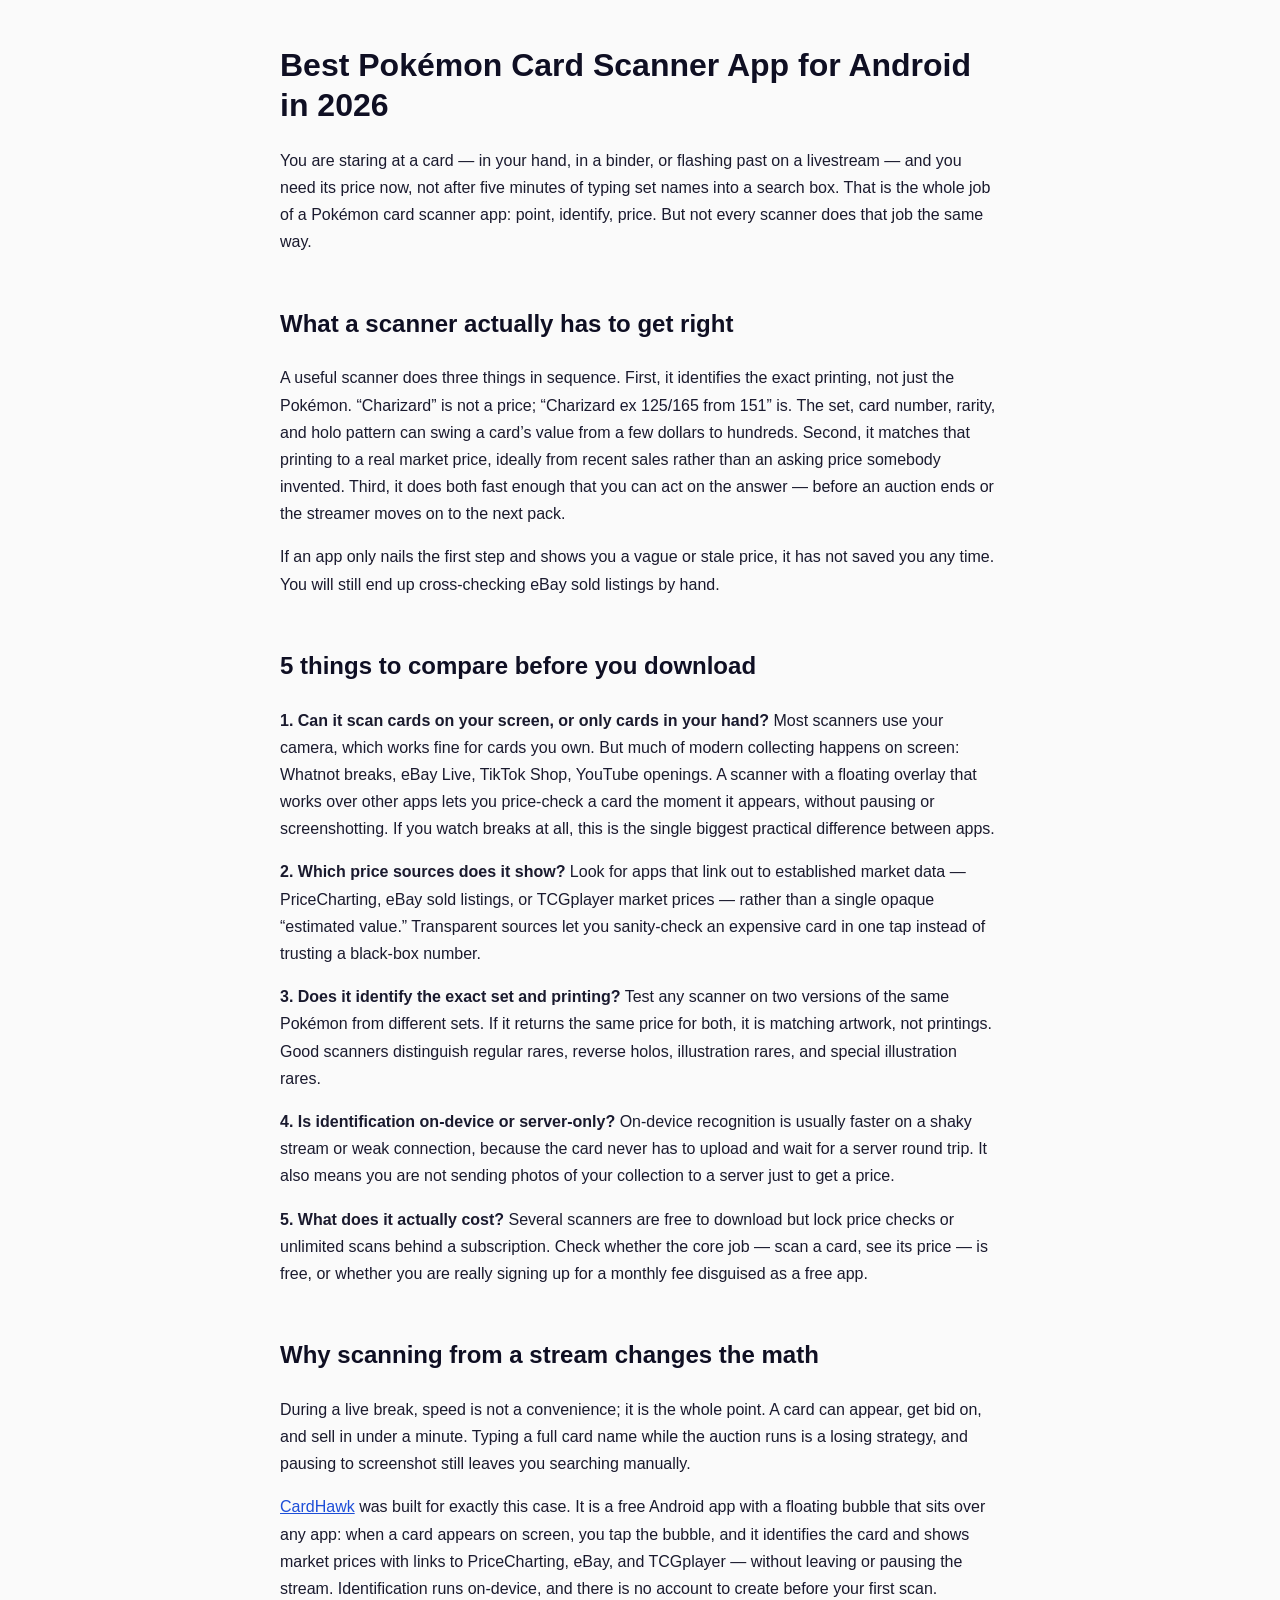
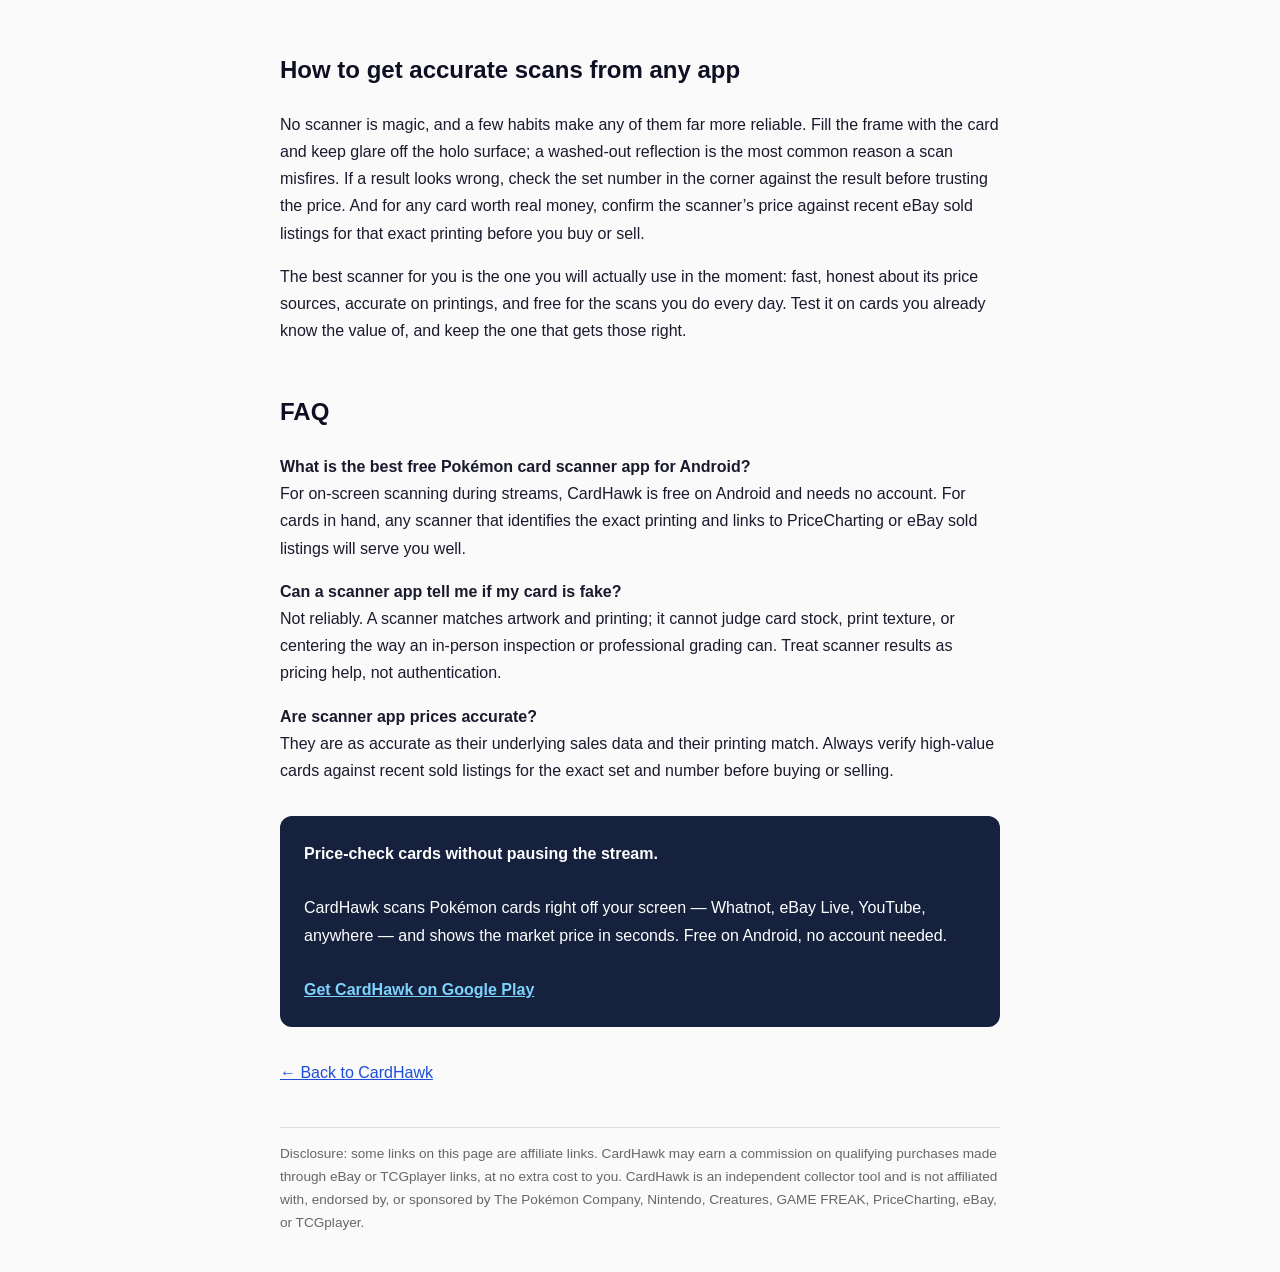
==== best-pokemon-card-scanner-app-android.html @ eec1c2cf "Add SEO article: Best Pokémon Card Scanner App for Android in 2026" ====
<!DOCTYPE html>
<html lang="en">
<head>
<meta charset="UTF-8">
<meta name="viewport" content="width=device-width, initial-scale=1.0">
<title>Best Pokémon Card Scanner App for Android in 2026 | CardHawk</title>
<meta name="description" content="How to pick the best Pokémon card scanner app for Android: on-screen scanning, price sources, accuracy, and cost. Compare what actually matters before you download — and why scanning from a stream beats typing card names.">
<link rel="canonical" href="https://rabelson97.github.io/CardHawk-Support/best-pokemon-card-scanner-app-android.html">
<meta property="og:title" content="Best Pokémon Card Scanner App for Android in 2026">
<meta property="og:description" content="What makes a Pokémon card scanner worth downloading: on-screen scanning, real market prices, and accuracy on the exact printing — not just the card name.">
<meta property="og:type" content="article">
<meta name="twitter:card" content="summary">
<script type="application/ld+json">
{
  "@context": "https://schema.org",
  "@type": "Article",
  "headline": "Best Pokémon Card Scanner App for Android in 2026",
  "description": "How to choose a Pokémon card scanner app for Android, comparing on-screen scanning, price sources, accuracy, and cost.",
  "author": { "@type": "Organization", "name": "CardHawk" }
}
</script>
<style>
  body { font-family: -apple-system, BlinkMacSystemFont, "Segoe UI", Roboto, sans-serif; line-height: 1.7; color: #1a1a2e; max-width: 720px; margin: 0 auto; padding: 24px; background: #fafafa; }
  h1 { font-size: 2em; line-height: 1.25; color: #0f0f23; }
  h2 { margin-top: 2em; color: #0f0f23; }
  .cta { background: #16213e; color: #fff; border-radius: 12px; padding: 24px; margin: 2em 0; }
  .cta a { color: #7dd3fc; font-weight: bold; }
  .disclosure { font-size: 0.85em; color: #666; border-top: 1px solid #ddd; margin-top: 3em; padding-top: 1em; }
  a { color: #1d4ed8; }
</style>
</head>
<body>

<h1>Best Pokémon Card Scanner App for Android in 2026</h1>

<p>You are staring at a card — in your hand, in a binder, or flashing past on a livestream — and you need its price now, not after five minutes of typing set names into a search box. That is the whole job of a Pokémon card scanner app: point, identify, price. But not every scanner does that job the same way.</p>

<h2>What a scanner actually has to get right</h2>

<p>A useful scanner does three things in sequence. First, it identifies the exact printing, not just the Pokémon. “Charizard” is not a price; “Charizard ex 125/165 from 151” is. The set, card number, rarity, and holo pattern can swing a card’s value from a few dollars to hundreds. Second, it matches that printing to a real market price, ideally from recent sales rather than an asking price somebody invented. Third, it does both fast enough that you can act on the answer — before an auction ends or the streamer moves on to the next pack.</p>

<p>If an app only nails the first step and shows you a vague or stale price, it has not saved you any time. You will still end up cross-checking eBay sold listings by hand.</p>

<h2>5 things to compare before you download</h2>

<p><strong>1. Can it scan cards on your screen, or only cards in your hand?</strong> Most scanners use your camera, which works fine for cards you own. But much of modern collecting happens on screen: Whatnot breaks, eBay Live, TikTok Shop, YouTube openings. A scanner with a floating overlay that works over other apps lets you price-check a card the moment it appears, without pausing or screenshotting. If you watch breaks at all, this is the single biggest practical difference between apps.</p>

<p><strong>2. Which price sources does it show?</strong> Look for apps that link out to established market data — PriceCharting, eBay sold listings, or TCGplayer market prices — rather than a single opaque “estimated value.” Transparent sources let you sanity-check an expensive card in one tap instead of trusting a black-box number.</p>

<p><strong>3. Does it identify the exact set and printing?</strong> Test any scanner on two versions of the same Pokémon from different sets. If it returns the same price for both, it is matching artwork, not printings. Good scanners distinguish regular rares, reverse holos, illustration rares, and special illustration rares.</p>

<p><strong>4. Is identification on-device or server-only?</strong> On-device recognition is usually faster on a shaky stream or weak connection, because the card never has to upload and wait for a server round trip. It also means you are not sending photos of your collection to a server just to get a price.</p>

<p><strong>5. What does it actually cost?</strong> Several scanners are free to download but lock price checks or unlimited scans behind a subscription. Check whether the core job — scan a card, see its price — is free, or whether you are really signing up for a monthly fee disguised as a free app.</p>

<h2>Why scanning from a stream changes the math</h2>

<p>During a live break, speed is not a convenience; it is the whole point. A card can appear, get bid on, and sell in under a minute. Typing a full card name while the auction runs is a losing strategy, and pausing to screenshot still leaves you searching manually.</p>

<p><a href="https://play.google.com/store/apps/details?id=com.ra.cardhawk">CardHawk</a> was built for exactly this case. It is a free Android app with a floating bubble that sits over any app: when a card appears on screen, you tap the bubble, and it identifies the card and shows market prices with links to PriceCharting, eBay, and TCGplayer — without leaving or pausing the stream. Identification runs on-device, and there is no account to create before your first scan.</p>

<h2>How to get accurate scans from any app</h2>

<p>No scanner is magic, and a few habits make any of them far more reliable. Fill the frame with the card and keep glare off the holo surface; a washed-out reflection is the most common reason a scan misfires. If a result looks wrong, check the set number in the corner against the result before trusting the price. And for any card worth real money, confirm the scanner’s price against recent eBay sold listings for that exact printing before you buy or sell.</p>

<p>The best scanner for you is the one you will actually use in the moment: fast, honest about its price sources, accurate on printings, and free for the scans you do every day. Test it on cards you already know the value of, and keep the one that gets those right.</p>

<h2>FAQ</h2>

<p><strong>What is the best free Pokémon card scanner app for Android?</strong><br>
For on-screen scanning during streams, CardHawk is free on Android and needs no account. For cards in hand, any scanner that identifies the exact printing and links to PriceCharting or eBay sold listings will serve you well.</p>

<p><strong>Can a scanner app tell me if my card is fake?</strong><br>
Not reliably. A scanner matches artwork and printing; it cannot judge card stock, print texture, or centering the way an in-person inspection or professional grading can. Treat scanner results as pricing help, not authentication.</p>

<p><strong>Are scanner app prices accurate?</strong><br>
They are as accurate as their underlying sales data and their printing match. Always verify high-value cards against recent sold listings for the exact set and number before buying or selling.</p>

<div class="cta">
  <strong>Price-check cards without pausing the stream.</strong><br><br>
  CardHawk scans Pokémon cards right off your screen — Whatnot, eBay Live, YouTube, anywhere — and shows the market price in seconds. Free on Android, no account needed.<br><br>
  <a href="https://play.google.com/store/apps/details?id=com.ra.cardhawk">Get CardHawk on Google Play</a>
</div>

<p><a href="https://rabelson97.github.io/CardHawk-Support/index.html">← Back to CardHawk</a></p>

<p class="disclosure">Disclosure: some links on this page are affiliate links. CardHawk may earn a commission on qualifying purchases made through eBay or TCGplayer links, at no extra cost to you. CardHawk is an independent collector tool and is not affiliated with, endorsed by, or sponsored by The Pokémon Company, Nintendo, Creatures, GAME FREAK, PriceCharting, eBay, or TCGplayer.</p>

</body>
</html>
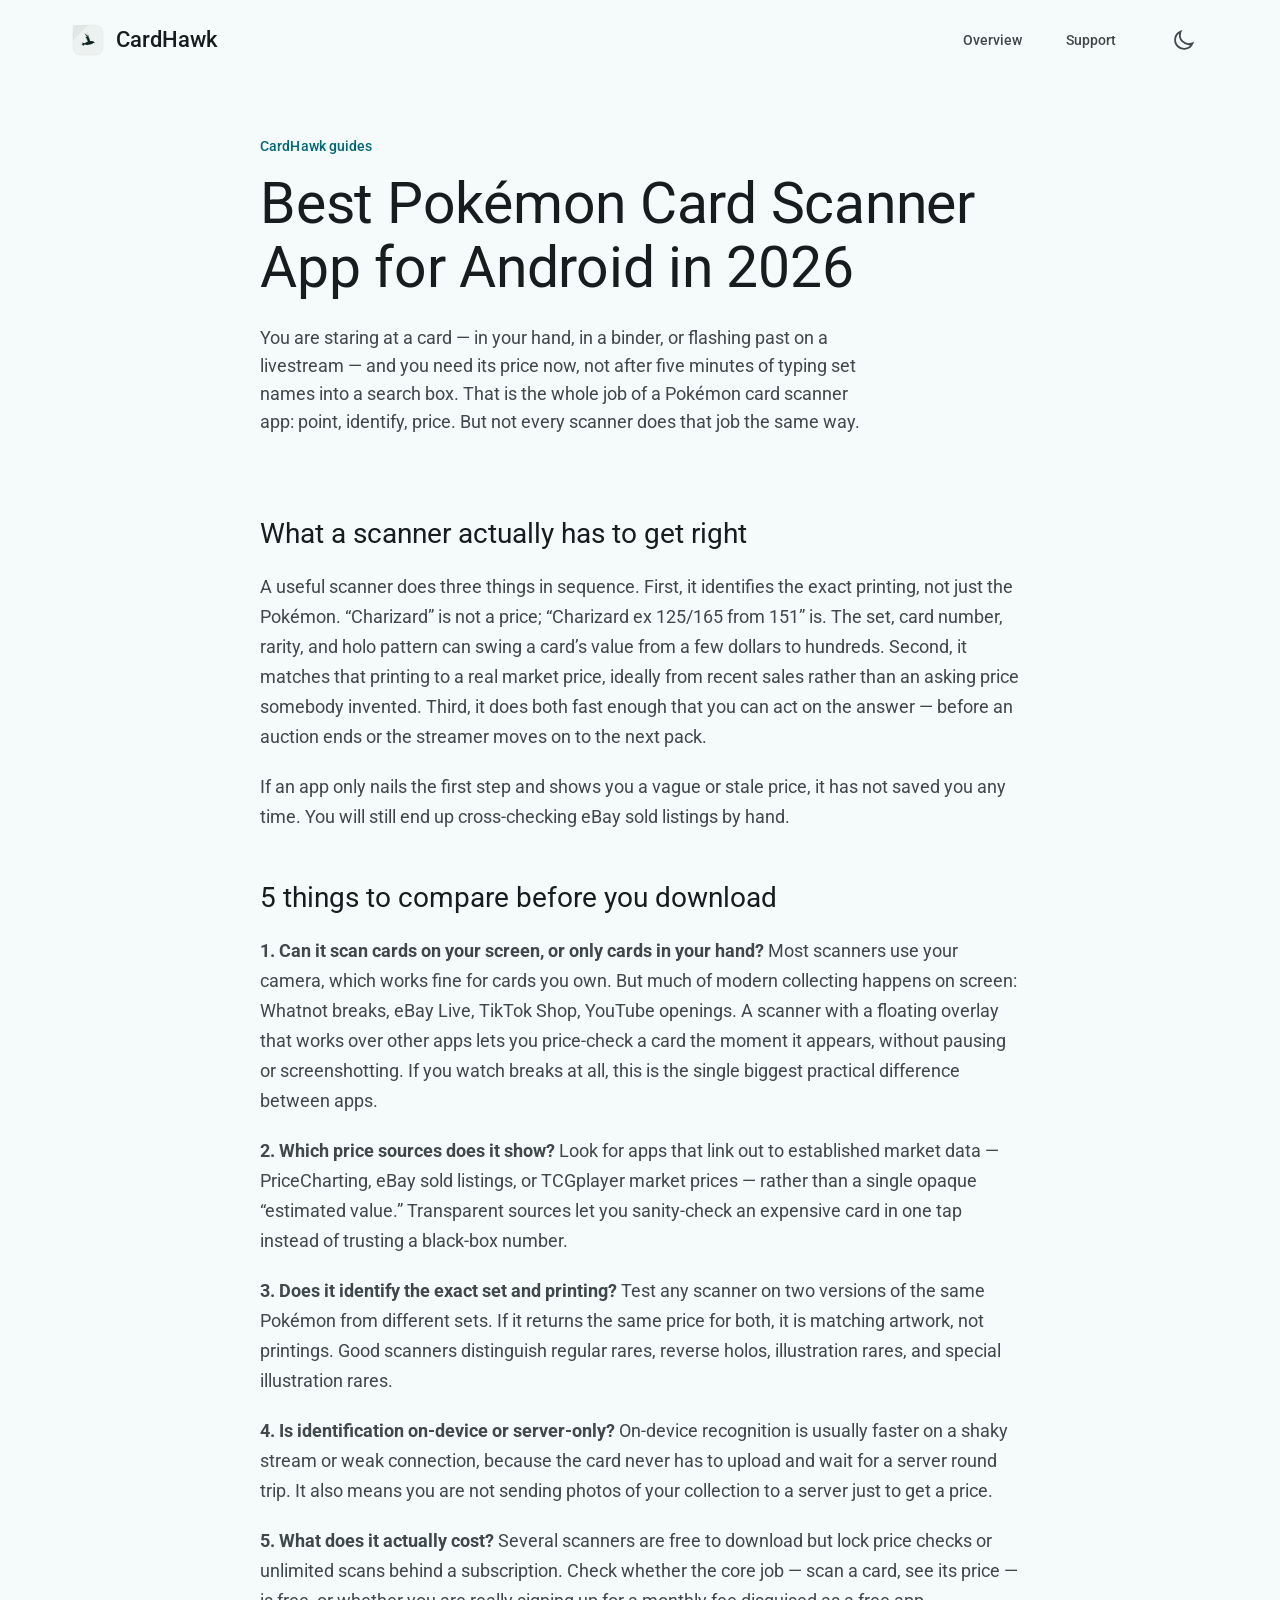
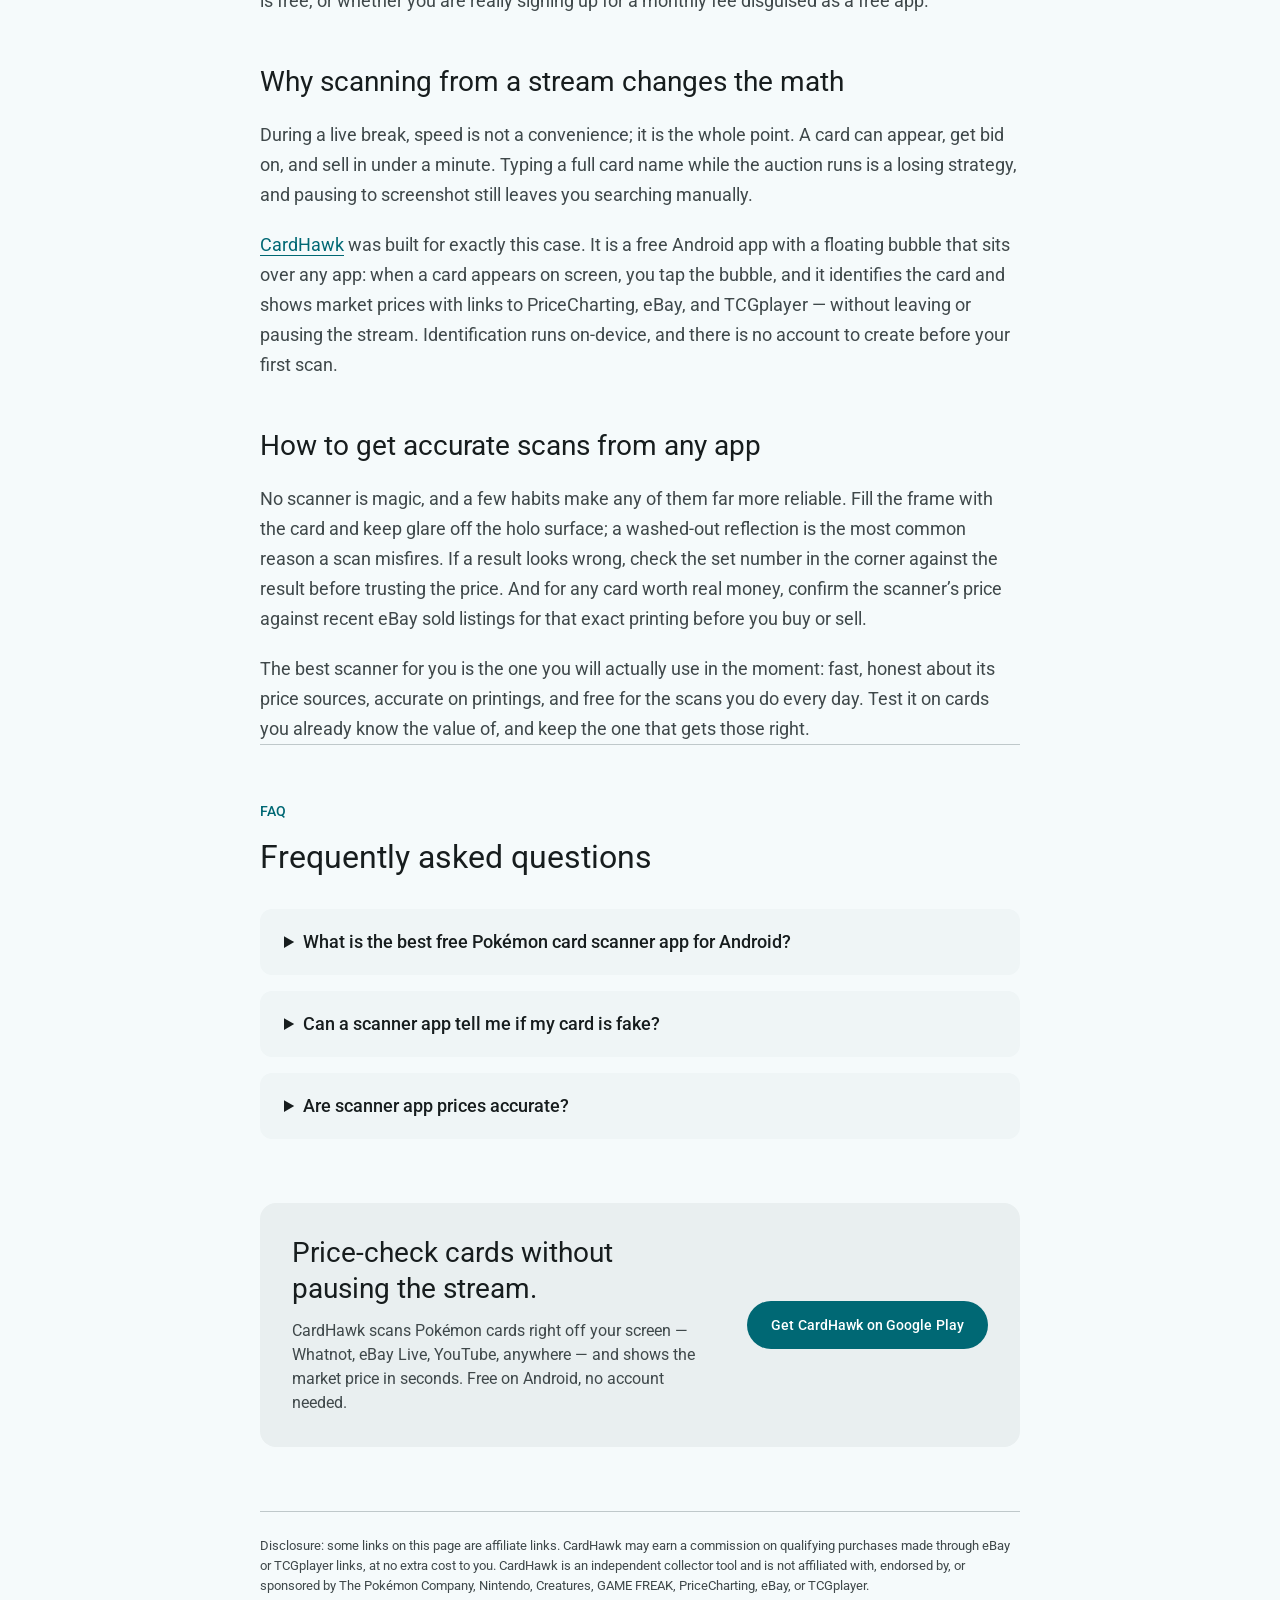
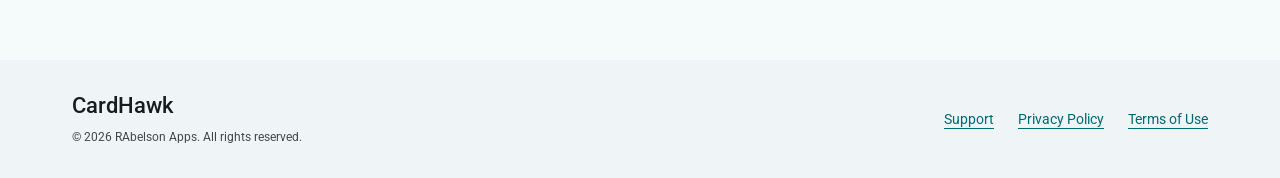
==== commit d61038f7: "Restyle SEO article to match main site Material 3 design" ====
--- a/best-pokemon-card-scanner-app-android.html
+++ b/best-pokemon-card-scanner-app-android.html
@@ -19,22 +19,45 @@
   "author": { "@type": "Organization", "name": "CardHawk" }
 }
 </script>
-<style>
-  body { font-family: -apple-system, BlinkMacSystemFont, "Segoe UI", Roboto, sans-serif; line-height: 1.7; color: #1a1a2e; max-width: 720px; margin: 0 auto; padding: 24px; background: #fafafa; }
-  h1 { font-size: 2em; line-height: 1.25; color: #0f0f23; }
-  h2 { margin-top: 2em; color: #0f0f23; }
-  .cta { background: #16213e; color: #fff; border-radius: 12px; padding: 24px; margin: 2em 0; }
-  .cta a { color: #7dd3fc; font-weight: bold; }
-  .disclosure { font-size: 0.85em; color: #666; border-top: 1px solid #ddd; margin-top: 3em; padding-top: 1em; }
-  a { color: #1d4ed8; }
-</style>
+  <link id="favicon" rel="icon" type="image/svg+xml" href="assets/app_icon_dark.svg">
+  <link rel="preconnect" href="https://fonts.googleapis.com">
+  <link rel="preconnect" href="https://fonts.gstatic.com" crossorigin>
+  <link href="https://fonts.googleapis.com/css2?family=Roboto:wght@300;400;500;700&display=swap" rel="stylesheet">
+  <link rel="stylesheet" href="styles.css" />
+  <script src="theme.js"></script>
+  <script src="site.js" defer></script>
+  <style>
+    /* Article-specific styles on top of the shared Material 3 system. */
+    .article { max-width: 760px; margin: 0 auto; }
+    .article-hero { padding: 56px 0 32px; }
+    .article-hero h1 { margin-top: 0; }
+    .article-body p { font-size: 18px; line-height: 30px; margin-top: 20px; color: var(--md-sys-color-on-surface-variant); }
+    .article-body h2 { font-size: 28px; line-height: 36px; margin: 48px 0 4px; }
+    .article-body ol, .article-body ul { padding-left: 20px; color: var(--md-sys-color-on-surface-variant); }
+    .article-body li { margin-top: 12px; }
+    .article-body li::marker { color: var(--md-sys-color-primary); }
+    .disclosure { font-size: 13px; line-height: 20px; color: var(--md-sys-color-on-surface-variant); border-top: 1px solid var(--md-sys-color-outline-variant); margin: 0 0 64px; padding-top: 24px; }
+    @media (max-width: 700px) {
+      .article-hero { padding: 40px 0 24px; }
+      .article-body p { font-size: 16px; line-height: 26px; }
+    }
+  </style>
 </head>
 <body>
-
-<h1>Best Pokémon Card Scanner App for Android in 2026</h1>
-
-<p>You are staring at a card — in your hand, in a binder, or flashing past on a livestream — and you need its price now, not after five minutes of typing set names into a search box. That is the whole job of a Pokémon card scanner app: point, identify, price. But not every scanner does that job the same way.</p>
-
+<a class="skip-link" href="#main">Skip to content</a>
+<header class="app-bar"><div class="bar-content">
+  <a class="brand" href="index.html"><img id="header-logo" src="assets/app_icon_light.svg" width="32" height="32" alt="" />CardHawk</a>
+  <nav aria-label="Site navigation"><a href="index.html">Overview</a><a href="support.html">Support</a></nav>
+  <button id="theme-toggle" class="icon-button" aria-label="Switch to dark theme" aria-pressed="false"><svg viewBox="0 0 24 24" fill="none" stroke="currentColor" stroke-width="1.8" aria-hidden="true"><path d="M20.4 15.4A9 9 0 0 1 8.6 3.6a9 9 0 1 0 11.8 11.8Z"/></svg></button>
+</div></header>
+<main id="main" class="page" tabindex="-1">
+  <article class="article">
+    <header class="article-hero">
+      <p class="eyebrow">CardHawk guides</p>
+      <h1>Best Pokémon Card Scanner App for Android in 2026</h1>
+      <p class="intro">You are staring at a card — in your hand, in a binder, or flashing past on a livestream — and you need its price now, not after five minutes of typing set names into a search box. That is the whole job of a Pokémon card scanner app: point, identify, price. But not every scanner does that job the same way.</p>
+    </header>
+    <div class="article-body">
 <h2>What a scanner actually has to get right</h2>
 
 <p>A useful scanner does three things in sequence. First, it identifies the exact printing, not just the Pokémon. “Charizard” is not a price; “Charizard ex 125/165 from 151” is. The set, card number, rarity, and holo pattern can swing a card’s value from a few dollars to hundreds. Second, it matches that printing to a real market price, ideally from recent sales rather than an asking price somebody invented. Third, it does both fast enough that you can act on the answer — before an auction ends or the streamer moves on to the next pack.</p>
@@ -65,26 +88,27 @@
 
 <p>The best scanner for you is the one you will actually use in the moment: fast, honest about its price sources, accurate on printings, and free for the scans you do every day. Test it on cards you already know the value of, and keep the one that gets those right.</p>
 
-<h2>FAQ</h2>
 
-<p><strong>What is the best free Pokémon card scanner app for Android?</strong><br>
-For on-screen scanning during streams, CardHawk is free on Android and needs no account. For cards in hand, any scanner that identifies the exact printing and links to PriceCharting or eBay sold listings will serve you well.</p>
 
-<p><strong>Can a scanner app tell me if my card is fake?</strong><br>
-Not reliably. A scanner matches artwork and printing; it cannot judge card stock, print texture, or centering the way an in-person inspection or professional grading can. Treat scanner results as pricing help, not authentication.</p>
 
-<p><strong>Are scanner app prices accurate?</strong><br>
-They are as accurate as their underlying sales data and their printing match. Always verify high-value cards against recent sold listings for the exact set and number before buying or selling.</p>
 
-<div class="cta">
-  <strong>Price-check cards without pausing the stream.</strong><br><br>
-  CardHawk scans Pokémon cards right off your screen — Whatnot, eBay Live, YouTube, anywhere — and shows the market price in seconds. Free on Android, no account needed.<br><br>
-  <a href="https://play.google.com/store/apps/details?id=com.ra.cardhawk">Get CardHawk on Google Play</a>
-</div>
 
-<p><a href="https://rabelson97.github.io/CardHawk-Support/index.html">← Back to CardHawk</a></p>
-
-<p class="disclosure">Disclosure: some links on this page are affiliate links. CardHawk may earn a commission on qualifying purchases made through eBay or TCGplayer links, at no extra cost to you. CardHawk is an independent collector tool and is not affiliated with, endorsed by, or sponsored by The Pokémon Company, Nintendo, Creatures, GAME FREAK, PriceCharting, eBay, or TCGplayer.</p>
-
+    </div>
+    <section class="faq-section" aria-labelledby="faq-title">
+      <div class="section-heading">
+        <p class="eyebrow">FAQ</p>
+        <h2 id="faq-title">Frequently asked questions</h2>
+      </div>
+      <div class="faq-list">
+        <details class="faq-item"><summary>What is the best free Pokémon card scanner app for Android?</summary><p>For on-screen scanning during streams, CardHawk is free on Android and needs no account. For cards in hand, any scanner that identifies the exact printing and links to PriceCharting or eBay sold listings will serve you well.</p></details>
+        <details class="faq-item"><summary>Can a scanner app tell me if my card is fake?</summary><p>Not reliably. A scanner matches artwork and printing; it cannot judge card stock, print texture, or centering the way an in-person inspection or professional grading can. Treat scanner results as pricing help, not authentication.</p></details>
+        <details class="faq-item"><summary>Are scanner app prices accurate?</summary><p>They are as accurate as their underlying sales data and their printing match. Always verify high-value cards against recent sold listings for the exact set and number before buying or selling.</p></details>
+      </div>
+    </section>
+    <section class="support-callout"><div><h2>Price-check cards without pausing the stream.</h2><p>CardHawk scans Pokémon cards right off your screen — Whatnot, eBay Live, YouTube, anywhere — and shows the market price in seconds. Free on Android, no account needed.</p></div><a class="filled-button" href="https://play.google.com/store/apps/details?id=com.ra.cardhawk">Get CardHawk on Google Play</a></section>
+    <p class="disclosure">Disclosure: some links on this page are affiliate links. CardHawk may earn a commission on qualifying purchases made through eBay or TCGplayer links, at no extra cost to you. CardHawk is an independent collector tool and is not affiliated with, endorsed by, or sponsored by The Pokémon Company, Nintendo, Creatures, GAME FREAK, PriceCharting, eBay, or TCGplayer.</p>
+  </article>
+</main>
+<footer class="site-footer"><div class="footer-content"><div><a class="brand" href="index.html">CardHawk</a><p>© 2026 RAbelson Apps. All rights reserved.</p></div><nav aria-label="Footer navigation"><a href="support.html">Support</a><a href="support.html#privacy">Privacy Policy</a><a href="support.html#terms">Terms of Use</a></nav></div></footer>
 </body>
 </html>
--- a/styles.css
+++ b/styles.css
@@ -0,0 +1,169 @@
+/* Material 3 semantic color roles, type scale and shape system. */
+:root {
+  color-scheme: light;
+  --md-sys-color-primary: #006874;
+  --md-sys-color-on-primary: #ffffff;
+  --md-sys-color-primary-container: #97f0ff;
+  --md-sys-color-on-primary-container: #001f24;
+  --md-sys-color-secondary-container: #cde7ec;
+  --md-sys-color-on-secondary-container: #051f23;
+  --md-sys-color-surface: #f5fafb;
+  --md-sys-color-surface-container-low: #eff5f6;
+  --md-sys-color-surface-container: #e9eff0;
+  --md-sys-color-surface-container-high: #e3e9ea;
+  --md-sys-color-on-surface: #171d1e;
+  --md-sys-color-on-surface-variant: #3f484a;
+  --md-sys-color-outline: #6f797b;
+  --md-sys-color-outline-variant: #bfc8ca;
+  --md-sys-shape-corner-medium: 12px;
+  --md-sys-shape-corner-large: 16px;
+  --md-sys-shape-corner-extra-large: 28px;
+}
+:root.dark {
+  color-scheme: dark;
+  --md-sys-color-primary: #4fd8eb;
+  --md-sys-color-on-primary: #00363d;
+  --md-sys-color-primary-container: #004f58;
+  --md-sys-color-on-primary-container: #97f0ff;
+  --md-sys-color-secondary-container: #334b4f;
+  --md-sys-color-on-secondary-container: #cde7ec;
+  --md-sys-color-surface: #0e1415;
+  --md-sys-color-surface-container-low: #171d1e;
+  --md-sys-color-surface-container: #1b2122;
+  --md-sys-color-surface-container-high: #252b2c;
+  --md-sys-color-on-surface: #dee3e5;
+  --md-sys-color-on-surface-variant: #bfc8ca;
+  --md-sys-color-outline: #899294;
+  --md-sys-color-outline-variant: #3f484a;
+}
+* { box-sizing: border-box; }
+body { margin: 0; background: var(--md-sys-color-surface); color: var(--md-sys-color-on-surface); font: 400 16px/1.5 Roboto, system-ui, sans-serif; }
+button, a { -webkit-tap-highlight-color: transparent; }
+button { font: inherit; cursor: pointer; }
+a { color: var(--md-sys-color-primary); text-underline-offset: 4px; }
+a:hover { text-decoration-thickness: 2px; }
+:focus-visible { outline: 3px solid var(--md-sys-color-primary); outline-offset: 4px; }
+main:focus { outline: none; }
+img { display: block; max-width: 100%; }
+svg { width: 24px; height: 24px; }
+[hidden] { display: none !important; }
+h1, h2, h3, p, figure { margin: 0; }
+h1 { font-size: 57px; line-height: 64px; font-weight: 400; letter-spacing: -.25px; }
+h2 { font-size: 32px; line-height: 40px; font-weight: 400; }
+h3 { font-size: 22px; line-height: 28px; font-weight: 400; }
+.skip-link { position: fixed; left: 16px; top: -100px; z-index: 100; background: var(--md-sys-color-surface-container-high); padding: 12px 24px; border-radius: 24px; }
+.skip-link:focus { top: 12px; }
+.app-bar { position: sticky; top: 0; z-index: 30; background: var(--md-sys-color-surface); }
+.bar-content { max-width: 1200px; margin: auto; min-height: 80px; padding: 12px 32px; display: flex; align-items: center; gap: 24px; }
+.brand { display: inline-flex; align-items: center; gap: 12px; color: var(--md-sys-color-on-surface); font-size: 22px; line-height: 28px; text-decoration: none; font-weight: 500; }
+.bar-content nav { display: flex; gap: 4px; margin-left: auto; }
+.bar-content nav a { border-radius: 24px; padding: 12px 20px; font-size: 14px; line-height: 24px; font-weight: 500; text-decoration: none; color: var(--md-sys-color-on-surface-variant); }
+.bar-content nav a[aria-current] { background: var(--md-sys-color-secondary-container); color: var(--md-sys-color-on-secondary-container); }
+.icon-button { border: 0; background: transparent; color: var(--md-sys-color-on-surface-variant); width: 48px; height: 48px; display: grid; place-items: center; border-radius: 50%; flex: 0 0 auto; }
+.icon-button:hover, .bar-content nav a:hover, .section-nav a:hover { background-image: linear-gradient(#80808014, #80808014); }
+.icon-button:active, .bar-content nav a:active { background-color: var(--md-sys-color-surface-container-high); }
+.page { max-width: 1200px; padding: 0 32px; margin: 0 auto; }
+.hero { display: grid; grid-template-columns: 1.15fr 1fr; gap: 64px; align-items: center; padding: 48px 0 64px; }
+.eyebrow { color: var(--md-sys-color-primary); font-size: 14px; line-height: 20px; font-weight: 500; letter-spacing: .1px; margin-bottom: 16px; }
+.intro { font-size: 18px; line-height: 28px; color: var(--md-sys-color-on-surface-variant); margin-top: 24px; max-width: 600px; }
+.actions { display: flex; flex-wrap: wrap; gap: 12px 16px; align-items: center; margin-top: 32px; }
+.play-link { display: inline-flex; border-radius: 8px; }
+.play-link img { width: 172px; height: auto; }
+.text-button, .filled-button, .tonal-button { position: relative; display: inline-flex; align-items: center; justify-content: center; gap: 8px; border: 0; border-radius: 999px; min-height: 48px; padding: 12px 24px; font-size: 14px; line-height: 20px; letter-spacing: .1px; font-weight: 500; text-decoration: none; transition: box-shadow 180ms ease, background-color 180ms ease; }
+.text-button { padding-inline: 12px; }
+.filled-button { background: var(--md-sys-color-primary); color: var(--md-sys-color-on-primary); white-space: nowrap; }
+.tonal-button { background: var(--md-sys-color-secondary-container); color: var(--md-sys-color-on-secondary-container); }
+.text-button:hover, .filled-button:hover, .tonal-button:hover { background-image: linear-gradient(#80808014, #80808014); }
+.filled-button:active, .tonal-button:active { background-image: linear-gradient(#80808029, #80808029); }
+button:disabled { cursor: default; opacity: .6; }
+.demo-panel { background: var(--md-sys-color-surface-container); border-radius: var(--md-sys-shape-corner-extra-large); padding: 32px 24px 20px; display: flex; flex-direction: column; align-items: center; }
+.phone { position: relative; width: 248px; aspect-ratio: 315/645; border: 6px solid #293234; border-radius: 28px; overflow: hidden; background: var(--md-sys-color-surface); box-shadow: 0 2px 6px #0003; }
+.phone-screen { width: 100%; height: 100%; object-fit: cover; object-position: top; }
+#demo-scan { position: absolute; inset: 0; }
+.result-sheet { position: absolute; left: 0; right: 0; bottom: 0; border-radius: 24px 24px 0 0; overflow: hidden; }
+.result-sheet img { width: 100%; }
+.result-sheet a, .result-close { position: absolute; border-radius: 12px; }
+.result-close { top: 3%; right: 3%; width: 48px; height: 48px; border: 0; background: transparent; }
+.result-price { bottom: 15%; left: 5%; right: 5%; height: 9%; }
+.result-ebay { bottom: 5%; left: 5%; width: 42%; height: 8%; }
+.result-tcg { bottom: 5%; right: 5%; width: 42%; height: 8%; }
+.result-sheet :focus-visible { outline-offset: -3px; }
+.demo-controls { display: flex; align-items: center; flex-direction: column; gap: 8px; margin-top: 20px; }
+.demo-controls p { font-size: 12px; line-height: 16px; color: var(--md-sys-color-on-surface-variant); }
+.features { display: grid; grid-template-columns: repeat(3, 1fr); gap: 32px; padding: 40px 0; border-block: 1px solid var(--md-sys-color-outline-variant); }
+.feature h2 { font-size: 22px; line-height: 28px; }
+.feature p { margin-top: 12px; color: var(--md-sys-color-on-surface-variant); }
+.screenshots { padding: 64px 0; scroll-margin-top: 104px; }
+.section-heading { margin-bottom: 32px; }
+.gallery { display: grid; grid-template-columns: repeat(3, 1fr); gap: 24px; }
+.gallery-surface { height: 440px; display: flex; align-items: center; justify-content: center; padding: 24px; background: var(--md-sys-color-surface-container-low); border-radius: var(--md-sys-shape-corner-medium); }
+.gallery img { max-height: 100%; width: auto; border-radius: 12px; object-fit: contain; }
+figcaption { margin: 16px 4px 0; font-size: 14px; line-height: 20px; font-weight: 500; }
+.faq-section { padding: 56px 0 64px; border-top: 1px solid var(--md-sys-color-outline-variant); }
+.faq-list { display: flex; flex-direction: column; gap: 16px; margin-top: 28px; }
+.faq-item { background: var(--md-sys-color-surface-container-low); border-radius: var(--md-sys-shape-corner-medium); padding: 20px 24px; transition: background-color 150ms ease; }
+.faq-item[open] { background: var(--md-sys-color-surface-container); }
+.faq-item summary { font-size: 18px; line-height: 26px; font-weight: 500; cursor: pointer; color: var(--md-sys-color-on-surface); outline: none; }
+.faq-item summary:focus-visible { outline: 2px solid var(--md-sys-color-primary); border-radius: 4px; }
+.faq-item p { margin-top: 12px; color: var(--md-sys-color-on-surface-variant); font-size: 15px; line-height: 24px; }
+.support-callout { padding: 32px; border-radius: var(--md-sys-shape-corner-large); background: var(--md-sys-color-surface-container); display: flex; align-items: center; justify-content: space-between; gap: 32px; margin: 0 0 64px; }
+.support-callout h2 { font-size: 28px; line-height: 36px; }
+.support-callout p { margin-top: 12px; max-width: 640px; color: var(--md-sys-color-on-surface-variant); }
+.site-footer { background: var(--md-sys-color-surface-container-low); }
+.footer-content { max-width: 1200px; margin: auto; padding: 32px; display: flex; justify-content: space-between; align-items: center; gap: 24px; }
+.footer-content p { font-size: 12px; color: var(--md-sys-color-on-surface-variant); margin-top: 8px; }
+.footer-content nav { display: flex; flex-wrap: wrap; gap: 8px 24px; }
+.footer-content nav a { display: inline-flex; align-items: center; min-height: 48px; font-size: 14px; }
+.support-heading { padding: 56px 0 48px; max-width: 800px; }
+.support-heading .intro { max-width: 640px; }
+.support-layout { display: grid; grid-template-columns: 248px minmax(0, 1fr); gap: 64px; padding-bottom: 64px; }
+.section-nav { position: sticky; top: 104px; }
+.section-nav p { font-size: 14px; font-weight: 500; padding: 0 16px; margin-bottom: 12px; color: var(--md-sys-color-on-surface-variant); }
+.section-nav a { display: flex; align-items: center; padding: 12px 16px; min-height: 48px; border-radius: 24px; font-size: 14px; line-height: 20px; text-decoration: none; color: var(--md-sys-color-on-surface-variant); }
+.section-nav a[aria-current] { background: var(--md-sys-color-secondary-container); color: var(--md-sys-color-on-secondary-container); font-weight: 500; }
+.document { min-width: 0; }
+.document-section { scroll-margin-top: 104px; padding: 40px 0; border-top: 1px solid var(--md-sys-color-outline-variant); }
+.document-section:first-child { padding: 28px 32px; border: 0; background: var(--md-sys-color-surface-container-low); border-radius: var(--md-sys-shape-corner-medium); margin-bottom: 40px; }
+.document-section h2 { font-size: 28px; line-height: 36px; margin-bottom: 20px; }
+.document-section p { color: var(--md-sys-color-on-surface-variant); margin-top: 16px; overflow-wrap: anywhere; }
+.document-section .updated { margin: -8px 0 24px; font-size: 12px; line-height: 16px; }
+.document-section ul { padding-left: 20px; color: var(--md-sys-color-on-surface-variant); }
+.document-section li { padding-left: 4px; margin-top: 12px; }
+.document-section li::marker { color: var(--md-sys-color-primary); }
+@media (max-width: 1000px) {
+  .hero { gap: 32px; }
+  h1 { font-size: 45px; line-height: 52px; }
+  .support-layout { gap: 32px; grid-template-columns: 208px minmax(0, 1fr); }
+  .gallery-surface { height: 360px; padding: 16px; }
+}
+@media (max-width: 700px) {
+  .bar-content { padding: 8px 16px; min-height: 64px; gap: 8px; }
+  .brand { font-size: 18px; gap: 8px; flex-shrink: 0; }
+  .brand img { width: 28px; height: 28px; }
+  .bar-content nav a { padding: 12px 10px; }
+  .page { padding-inline: 24px; }
+  .hero { grid-template-columns: 1fr; padding: 40px 0; gap: 32px; }
+  h1 { font-size: 36px; line-height: 44px; letter-spacing: 0; }
+  .intro { font-size: 16px; line-height: 24px; }
+  .actions { margin-top: 24px; }
+  .features { grid-template-columns: 1fr; gap: 32px; padding: 32px 0; }
+  .screenshots { padding: 40px 0; }
+  .gallery { grid-template-columns: 1fr; gap: 32px; }
+  .gallery-surface { height: 440px; padding: 24px; }
+  .support-callout { align-items: flex-start; flex-direction: column; padding: 24px; margin-bottom: 40px; gap: 24px; }
+  .footer-content { flex-direction: column; align-items: flex-start; padding: 32px 24px; gap: 16px; }
+  .support-heading { padding: 40px 0 32px; }
+  .support-layout { grid-template-columns: 1fr; gap: 32px; }
+  .section-nav { position: static; }
+  .section-nav a { min-height: 48px; }
+  .document-section:first-child { padding: 24px; }
+  .document-section { scroll-margin-top: 88px; }
+}
+@media (max-width: 360px) {
+  .page { padding-inline: 16px; }
+  .bar-content { padding-inline: 8px; gap: 4px; }
+  .bar-content nav a { padding-inline: 8px; }
+  .brand { font-size: 18px; }
+  .brand img { display: none; }
+}
+@media (prefers-reduced-motion: reduce) { *, *::before, *::after { transition: none !important; animation: none !important; scroll-behavior: auto !important; } }
